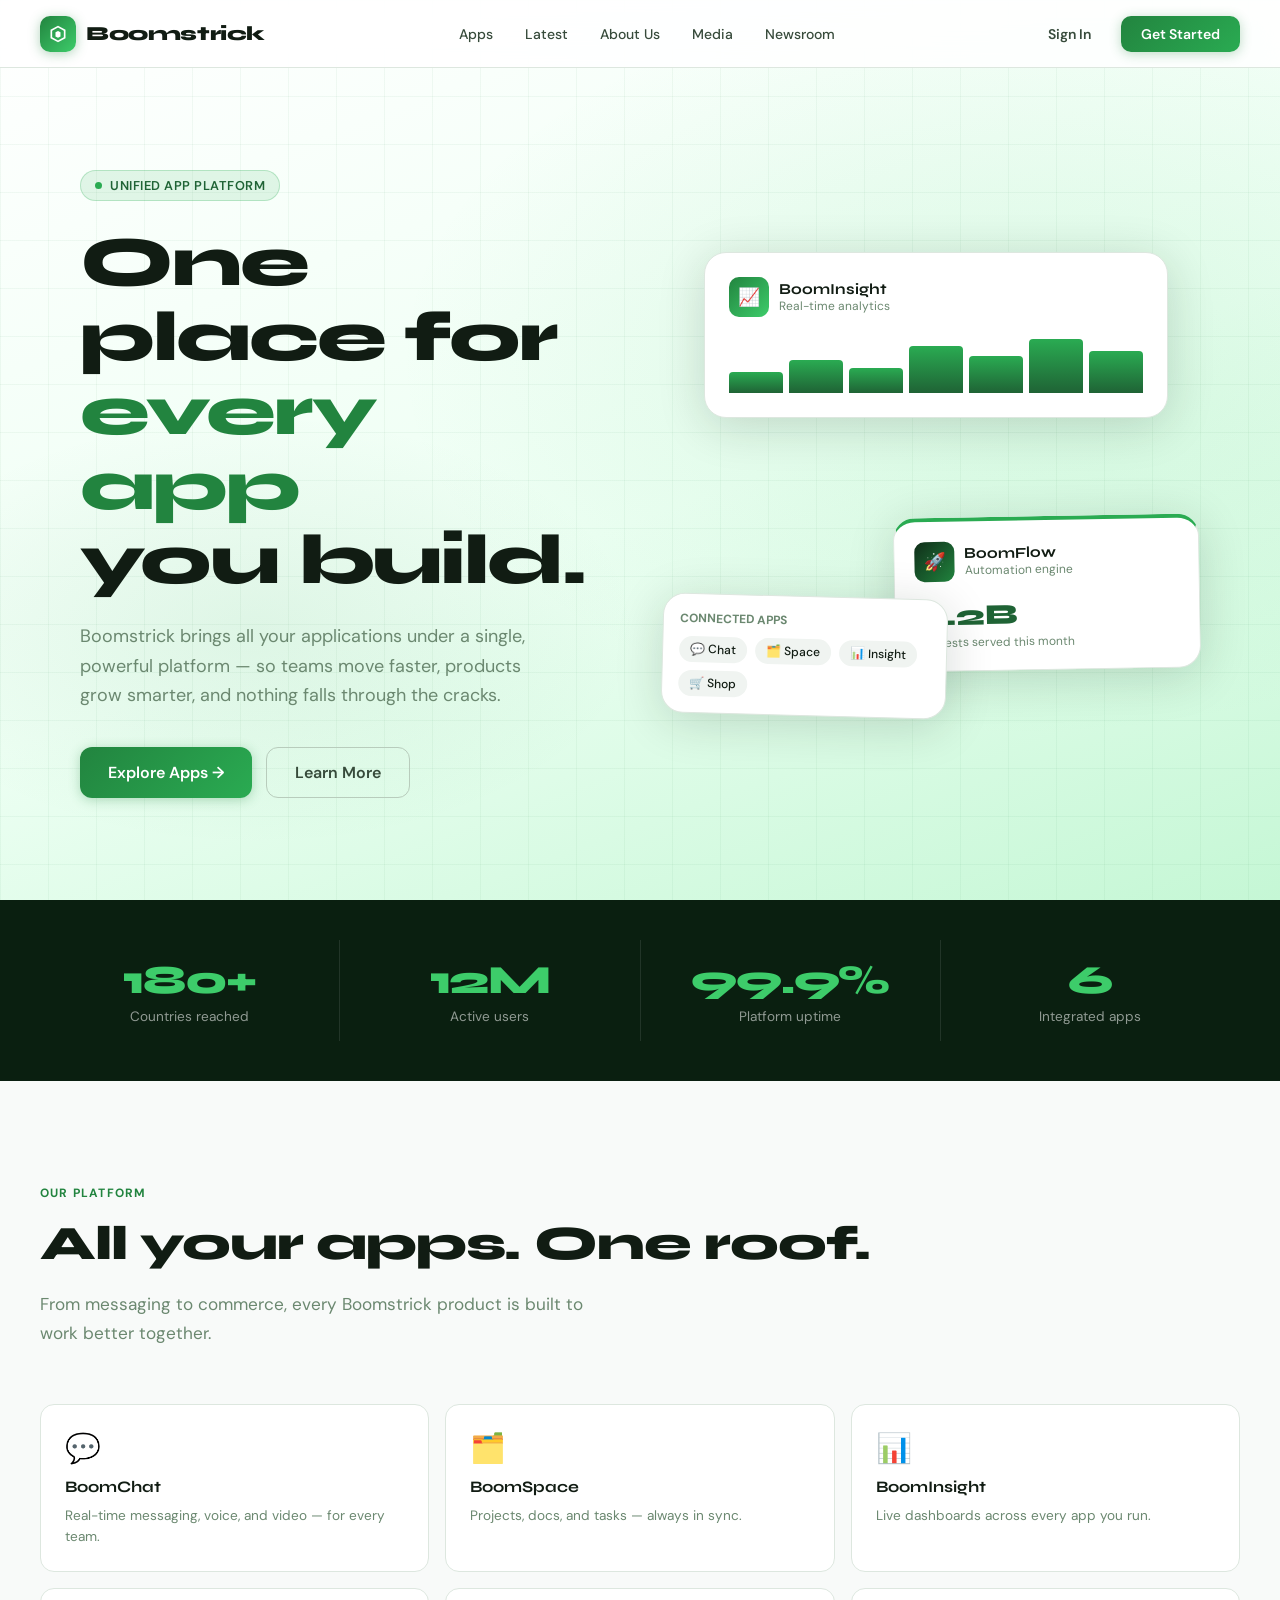
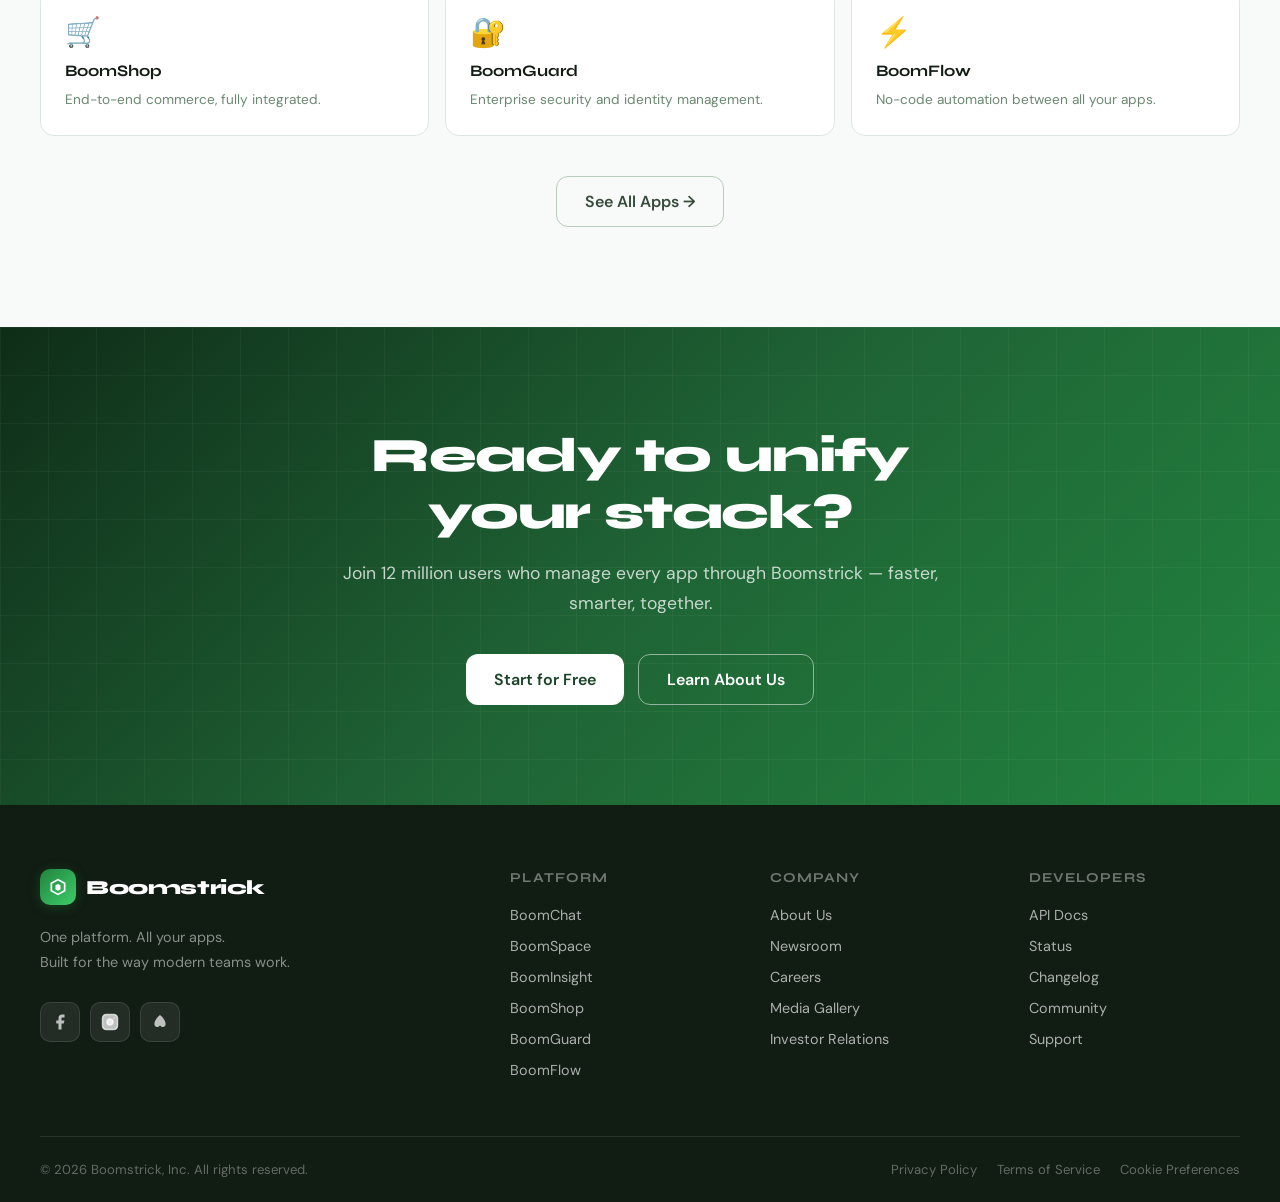
==== index.html @ d9197993 "Add files via upload" ====
<!DOCTYPE html>
<html lang="en">
<head>
<meta charset="UTF-8">
<meta name="viewport" content="width=device-width, initial-scale=1.0">
<title>Boomstrick — One Platform. All Your Apps.</title>
<link rel="stylesheet" href="style.css">
<style>
/* ── INDEX-SPECIFIC ─────────────────────────────────────── */
.hero {
  min-height: 100vh;
  padding-top: var(--nav-h);
  display: flex; align-items: center;
  background: linear-gradient(160deg, var(--white) 0%, var(--green-50) 55%, var(--green-100) 100%);
  position: relative; overflow: hidden;
}
.hero::before {
  content: '';
  position: absolute; inset: 0;
  background:
    radial-gradient(ellipse 70% 60% at 80% 40%, rgba(61,204,106,.12) 0%, transparent 70%),
    radial-gradient(ellipse 50% 40% at 20% 70%, rgba(34,132,63,.08) 0%, transparent 60%);
  pointer-events: none;
}
.hero::after {
  content: '';
  position: absolute; inset: 0;
  background-image:
    linear-gradient(rgba(34,132,63,.05) 1px, transparent 1px),
    linear-gradient(90deg, rgba(34,132,63,.05) 1px, transparent 1px);
  background-size: 48px 48px;
  pointer-events: none;
}
.hero-content {
  position: relative; z-index: 1;
  max-width: var(--max-w); margin: 0 auto;
  padding: 80px var(--px);
  display: grid; grid-template-columns: 1fr 1fr;
  gap: 64px; align-items: center;
  width: 100%;
}
.hero-badge {
  display: inline-flex; align-items: center; gap: 8px;
  background: rgba(42,171,82,.12); border: 1px solid rgba(42,171,82,.25);
  border-radius: 100px; padding: 6px 14px;
  font-size: .8rem; font-weight: 600; color: var(--green-600);
  margin-bottom: 24px; letter-spacing: .04em; text-transform: uppercase;
}
.hero-badge::before {
  content: ''; width: 7px; height: 7px; border-radius: 50%;
  background: var(--green-400); animation: pulse 2s infinite;
}
.hero-title {
  font-family: var(--font-display);
  font-size: clamp(2.8rem, 5.5vw, 4.4rem);
  font-weight: 800; line-height: 1.06; letter-spacing: -.03em;
  color: var(--gray-900); margin-bottom: 24px;
}
.hero-title .accent { color: var(--green-500); }
.hero-sub {
  font-size: 1.125rem; line-height: 1.65;
  color: var(--gray-500); max-width: 480px; margin-bottom: 36px;
}
.hero-actions { display: flex; gap: 14px; flex-wrap: wrap; }

/* Hero Visual */
.hero-card-stack { position: relative; width: 100%; aspect-ratio: 1/.88; }
.h-card {
  position: absolute; background: white;
  border-radius: var(--radius-lg); box-shadow: var(--shadow-lg);
  border: 1px solid var(--gray-200); overflow: hidden;
}
.h-card:nth-child(1) { width: 88%; top: 0; left: 6%; padding: 24px; animation: float1 6s ease-in-out infinite; }
.h-card:nth-child(2) { width: 58%; bottom: 10%; right: 0; padding: 20px; animation: float2 7s ease-in-out infinite .8s; border-top: 4px solid var(--green-400); transform: rotate(-1deg); }
.h-card:nth-child(3) { width: 54%; bottom: 0; left: -10px; padding: 16px; animation: float3 8s ease-in-out infinite 1.4s; transform: rotate(1.5deg); }
.h-card-header { display: flex; align-items: center; gap: 10px; margin-bottom: 16px; }
.h-card-icon {
  width: 40px; height: 40px; border-radius: 10px;
  background: linear-gradient(135deg, var(--green-500), var(--green-300));
  display: flex; align-items: center; justify-content: center; font-size: 1.1rem;
}
.h-card-title { font-family: var(--font-display); font-weight: 700; font-size: .95rem; }
.h-card-sub   { font-size: .75rem; color: var(--gray-500); }
.h-chart { display: flex; gap: 6px; align-items: flex-end; height: 60px; }
.h-bar {
  flex: 1; border-radius: 4px 4px 0 0;
  background: linear-gradient(180deg, var(--green-400), var(--green-600));
  animation: barGrow .8s ease both;
}
.h-stat { font-family: var(--font-display); font-size: 1.8rem; font-weight: 800; color: var(--green-600); }
.h-stat-label { font-size: .75rem; color: var(--gray-500); margin-top: 2px; }
.h-apps { display: flex; gap: 8px; flex-wrap: wrap; }
.h-app-pill {
  display: flex; align-items: center; gap: 6px;
  background: var(--gray-100); border-radius: 100px;
  padding: 5px 11px; font-size: .75rem; font-weight: 500;
}

/* Stats */
.stats-bar { background: var(--green-900); padding: 40px var(--px); }
.stats-inner { display: flex; justify-content: space-around; flex-wrap: wrap; }
.stat-item {
  text-align: center; padding: 16px 32px;
  border-right: 1px solid rgba(255,255,255,.1);
  flex: 1; min-width: 160px;
}
.stat-item:last-child { border-right: none; }
.stat-num { font-family: var(--font-display); font-size: 2.5rem; font-weight: 800; color: var(--green-300); letter-spacing: -.03em; }
.stat-text { font-size: .85rem; color: rgba(255,255,255,.55); margin-top: 4px; }

/* App teasers */
.apps-teaser { background: var(--gray-50); }
.apps-strip {
  display: grid; grid-template-columns: repeat(3, 1fr);
  gap: 16px; margin-top: 56px;
}
.app-mini {
  background: white; border: 1px solid var(--gray-200);
  border-radius: var(--radius); padding: 24px;
  transition: all .22s; text-decoration: none; color: inherit;
  display: flex; flex-direction: column; gap: 10px;
  position: relative; overflow: hidden;
}
.app-mini::before {
  content: ''; position: absolute; top: 0; left: 0; right: 0; height: 3px;
  background: linear-gradient(90deg, var(--green-500), var(--green-300));
  transform: scaleX(0); transform-origin: left; transition: transform .25s;
}
.app-mini:hover { transform: translateY(-3px); box-shadow: var(--shadow-lg); border-color: var(--green-200); }
.app-mini:hover::before { transform: scaleX(1); }
.app-mini-icon { font-size: 1.8rem; }
.app-mini h3 { font-family: var(--font-display); font-weight: 700; font-size: 1rem; }
.app-mini p  { font-size: .85rem; color: var(--gray-500); line-height: 1.5; }

/* CTA section */
.cta-section {
  background: linear-gradient(135deg, var(--green-800) 0%, var(--green-600) 50%, var(--green-500) 100%);
  padding: 100px var(--px); text-align: center; color: white;
  position: relative; overflow: hidden;
}
.cta-section::before {
  content: '';
  position: absolute; inset: 0;
  background-image:
    linear-gradient(rgba(255,255,255,.04) 1px, transparent 1px),
    linear-gradient(90deg, rgba(255,255,255,.04) 1px, transparent 1px);
  background-size: 48px 48px;
}
.cta-inner { position: relative; z-index: 1; max-width: 640px; margin: 0 auto; }
.cta-inner h2 { font-family: var(--font-display); font-size: clamp(2rem,4vw,3rem); font-weight: 800; letter-spacing: -.025em; margin-bottom: 18px; }
.cta-inner p  { font-size: 1.1rem; color: rgba(255,255,255,.75); margin-bottom: 36px; line-height: 1.7; }
.cta-actions { display: flex; gap: 14px; justify-content: center; flex-wrap: wrap; }
.btn-white { background: white; color: var(--green-700); }
.btn-white:hover { background: var(--green-50); }
.btn-outline-white { border: 1.5px solid rgba(255,255,255,.5); color: white; background: transparent; }
.btn-outline-white:hover { border-color: white; background: rgba(255,255,255,.1); }

@media (max-width: 960px) {
  .hero-content { grid-template-columns: 1fr; }
  .hero-visual  { display: none; }
  .apps-strip   { grid-template-columns: repeat(2,1fr); }
}
@media (max-width: 600px) {
  .apps-strip { grid-template-columns: 1fr; }
  .stats-inner { flex-direction: column; }
  .stat-item { border-right: none; border-bottom: 1px solid rgba(255,255,255,.1); }
  .stat-item:last-child { border-bottom: none; }
}
</style>
</head>
<body>

<!-- ── HERO ── -->
<section class="hero">
  <div class="hero-content">
    <div>
      <div class="hero-badge">Unified App Platform</div>
      <h1 class="hero-title">
        One place for<br>
        <span class="accent">every app</span><br>
        you build.
      </h1>
      <p class="hero-sub">
        Boomstrick brings all your applications under a single, powerful platform — so teams move faster, products grow smarter, and nothing falls through the cracks.
      </p>
      <div class="hero-actions">
        <a href="apps.html" class="btn btn-primary btn-lg">Explore Apps →</a>
        <a href="about.html" class="btn btn-outline btn-lg">Learn More</a>
      </div>
    </div>

    <div class="hero-visual">
      <div class="hero-card-stack">
        <div class="h-card">
          <div class="h-card-header">
            <div class="h-card-icon">📈</div>
            <div>
              <div class="h-card-title">BoomInsight</div>
              <div class="h-card-sub">Real-time analytics</div>
            </div>
          </div>
          <div class="h-chart">
            <div class="h-bar" style="height:35%;animation-delay:.1s"></div>
            <div class="h-bar" style="height:55%;animation-delay:.2s"></div>
            <div class="h-bar" style="height:42%;animation-delay:.3s"></div>
            <div class="h-bar" style="height:78%;animation-delay:.4s"></div>
            <div class="h-bar" style="height:62%;animation-delay:.5s"></div>
            <div class="h-bar" style="height:90%;animation-delay:.6s"></div>
            <div class="h-bar" style="height:70%;animation-delay:.7s"></div>
          </div>
        </div>
        <div class="h-card">
          <div class="h-card-header">
            <div class="h-card-icon" style="background:linear-gradient(135deg,#0f2d18,#22843f)">🚀</div>
            <div>
              <div class="h-card-title">BoomFlow</div>
              <div class="h-card-sub">Automation engine</div>
            </div>
          </div>
          <div class="h-stat">3.2B</div>
          <div class="h-stat-label">Requests served this month</div>
        </div>
        <div class="h-card">
          <div style="font-size:.75rem;font-weight:700;color:var(--gray-500);margin-bottom:10px;">CONNECTED APPS</div>
          <div class="h-apps">
            <div class="h-app-pill">💬 Chat</div>
            <div class="h-app-pill">🗂️ Space</div>
            <div class="h-app-pill">📊 Insight</div>
            <div class="h-app-pill">🛒 Shop</div>
          </div>
        </div>
      </div>
    </div>
  </div>
</section>

<!-- ── STATS ── -->
<div class="stats-bar">
  <div class="stats-inner">
    <div class="stat-item fade-in"><div class="stat-num">180+</div><div class="stat-text">Countries reached</div></div>
    <div class="stat-item fade-in"><div class="stat-num">12M</div><div class="stat-text">Active users</div></div>
    <div class="stat-item fade-in"><div class="stat-num">99.9%</div><div class="stat-text">Platform uptime</div></div>
    <div class="stat-item fade-in"><div class="stat-num">6</div><div class="stat-text">Integrated apps</div></div>
  </div>
</div>

<!-- ── APP TEASERS ── -->
<section class="section apps-teaser">
  <div class="fade-in">
    <div class="section-label">Our Platform</div>
    <h2 class="section-title">All your apps. One roof.</h2>
    <p class="section-sub">From messaging to commerce, every Boomstrick product is built to work better together.</p>
  </div>
  <div class="apps-strip">
    <a href="apps.html" class="app-mini fade-in">
      <div class="app-mini-icon">💬</div>
      <h3>BoomChat</h3>
      <p>Real-time messaging, voice, and video — for every team.</p>
    </a>
    <a href="apps.html" class="app-mini fade-in">
      <div class="app-mini-icon">🗂️</div>
      <h3>BoomSpace</h3>
      <p>Projects, docs, and tasks — always in sync.</p>
    </a>
    <a href="apps.html" class="app-mini fade-in">
      <div class="app-mini-icon">📊</div>
      <h3>BoomInsight</h3>
      <p>Live dashboards across every app you run.</p>
    </a>
    <a href="apps.html" class="app-mini fade-in">
      <div class="app-mini-icon">🛒</div>
      <h3>BoomShop</h3>
      <p>End-to-end commerce, fully integrated.</p>
    </a>
    <a href="apps.html" class="app-mini fade-in">
      <div class="app-mini-icon">🔐</div>
      <h3>BoomGuard</h3>
      <p>Enterprise security and identity management.</p>
    </a>
    <a href="apps.html" class="app-mini fade-in">
      <div class="app-mini-icon">⚡</div>
      <h3>BoomFlow</h3>
      <p>No-code automation between all your apps.</p>
    </a>
  </div>
  <div style="text-align:center;margin-top:40px">
    <a href="apps.html" class="btn btn-outline btn-lg fade-in">See All Apps →</a>
  </div>
</section>

<!-- ── CTA ── -->
<section class="cta-section">
  <div class="cta-inner fade-in">
    <h2>Ready to unify your stack?</h2>
    <p>Join 12 million users who manage every app through Boomstrick — faster, smarter, together.</p>
    <div class="cta-actions">
      <a href="#" class="btn btn-white btn-lg">Start for Free</a>
      <a href="about.html" class="btn btn-outline-white btn-lg">Learn About Us</a>
    </div>
  </div>
</section>

<script src="shared.js"></script>
</body>
</html>
---- style.css ----
/* ── BOOMSTRICK GLOBAL STYLESHEET ─────────────────────── */
@import url('https://fonts.googleapis.com/css2?family=DM+Sans:ital,opsz,wght@0,9..40,300;0,9..40,400;0,9..40,500;0,9..40,600;0,9..40,700;1,9..40,300&family=Syne:wght@400;500;600;700;800&display=swap');

:root {
  --green-900: #0a1f10;
  --green-800: #0f2d18;
  --green-700: #1a4427;
  --green-600: #1f6335;
  --green-500: #22843f;
  --green-400: #2aab52;
  --green-300: #3dcc6a;
  --green-200: #7de89f;
  --green-100: #c5f7d5;
  --green-50:  #edfff3;
  --white: #ffffff;
  --gray-50:  #f8faf9;
  --gray-100: #f0f4f1;
  --gray-200: #dde7df;
  --gray-300: #b8ccbc;
  --gray-500: #6b8870;
  --gray-700: #374b3b;
  --gray-900: #111c13;
  --font-display: 'Syne', sans-serif;
  --font-body:    'DM Sans', sans-serif;
  --nav-h: 68px;
  --radius:    14px;
  --radius-lg: 22px;
  --shadow:    0 2px 16px rgba(10,31,16,.10);
  --shadow-lg: 0 8px 48px rgba(10,31,16,.16);
  --max-w: 1200px;
  --px: max(24px, calc((100vw - var(--max-w)) / 2));
}

*, *::before, *::after { box-sizing: border-box; margin: 0; padding: 0; }
html { scroll-behavior: smooth; font-size: 16px; }
body {
  font-family: var(--font-body);
  color: var(--gray-900);
  background: var(--white);
  -webkit-font-smoothing: antialiased;
}

/* ── NAV ─────────────────────────────────────────────────── */
nav {
  position: fixed; top: 0; left: 0; right: 0; z-index: 100;
  height: var(--nav-h);
  background: rgba(255,255,255,0.90);
  backdrop-filter: blur(20px) saturate(180%);
  border-bottom: 1px solid var(--gray-200);
  padding: 0 var(--px);
  display: flex; align-items: center;
}
.nav-inner {
  display: flex; align-items: center; justify-content: space-between;
  width: 100%;
}
.logo {
  display: flex; align-items: center; gap: 10px;
  text-decoration: none; color: var(--gray-900);
}
.logo-mark {
  width: 36px; height: 36px;
  background: linear-gradient(135deg, var(--green-500) 0%, var(--green-300) 100%);
  border-radius: 10px;
  display: flex; align-items: center; justify-content: center;
  box-shadow: 0 2px 12px rgba(34,132,63,.35);
}
.logo-mark svg { width: 20px; height: 20px; fill: white; }
.logo-name {
  font-family: var(--font-display);
  font-size: 1.25rem; font-weight: 800;
  letter-spacing: -.02em;
}
.nav-links { display: flex; align-items: center; gap: 4px; list-style: none; }
.nav-links a {
  display: block; padding: 7px 14px;
  font-size: .875rem; font-weight: 500;
  color: var(--gray-700); text-decoration: none;
  border-radius: 8px; transition: background .15s, color .15s;
}
.nav-links a:hover  { background: var(--gray-100); color: var(--green-600); }
.nav-links a.active { color: var(--green-500); font-weight: 600; }
.nav-cta { display: flex; align-items: center; gap: 10px; }

/* ── BUTTONS ──────────────────────────────────────────────── */
.btn {
  display: inline-flex; align-items: center; gap: 8px;
  font-family: var(--font-body);
  font-size: .875rem; font-weight: 600;
  border: none; cursor: pointer;
  border-radius: 10px; padding: 9px 20px;
  transition: all .18s; text-decoration: none;
}
.btn-ghost { background: transparent; color: var(--gray-700); }
.btn-ghost:hover { background: var(--gray-100); color: var(--green-600); }
.btn-primary {
  background: linear-gradient(135deg, var(--green-500) 0%, var(--green-400) 100%);
  color: white;
  box-shadow: 0 2px 12px rgba(34,132,63,.30);
}
.btn-primary:hover { transform: translateY(-1px); box-shadow: 0 4px 20px rgba(34,132,63,.40); }
.btn-outline {
  background: transparent;
  border: 1.5px solid var(--gray-300);
  color: var(--gray-700);
}
.btn-outline:hover { border-color: var(--green-400); color: var(--green-600); }
.btn-lg { padding: 14px 28px; font-size: 1rem; border-radius: 12px; }

/* ── HAMBURGER ────────────────────────────────────────────── */
.hamburger {
  display: none; background: none; border: none;
  cursor: pointer; flex-direction: column; gap: 5px; padding: 4px;
}
.hamburger span {
  display: block; width: 22px; height: 2px;
  background: var(--gray-700); border-radius: 2px; transition: all .2s;
}

/* ── MOBILE MENU ──────────────────────────────────────────── */
.mobile-menu {
  display: none; position: fixed; inset: 0; z-index: 99;
  background: white; padding-top: var(--nav-h);
  flex-direction: column; overflow-y: auto;
}
.mobile-menu.open { display: flex; }
.mobile-menu a {
  display: block; padding: 16px 24px;
  font-size: 1.1rem; font-weight: 500;
  color: var(--gray-900); text-decoration: none;
  border-bottom: 1px solid var(--gray-100); transition: color .15s;
}
.mobile-menu a:hover { color: var(--green-500); }
.mobile-cta { padding: 24px; display: flex; flex-direction: column; gap: 12px; }

/* ── PAGE HERO (inner pages) ──────────────────────────────── */
.page-hero {
  padding-top: calc(var(--nav-h) + 72px);
  padding-bottom: 72px;
  padding-left: var(--px);
  padding-right: var(--px);
  background: linear-gradient(160deg, var(--white) 0%, var(--green-50) 60%, var(--green-100) 100%);
  position: relative; overflow: hidden;
}
.page-hero::before {
  content: '';
  position: absolute; inset: 0;
  background-image:
    linear-gradient(rgba(34,132,63,.05) 1px, transparent 1px),
    linear-gradient(90deg, rgba(34,132,63,.05) 1px, transparent 1px);
  background-size: 48px 48px;
  pointer-events: none;
}
.page-hero-inner { position: relative; z-index: 1; max-width: 700px; }
.section-label {
  display: inline-block;
  font-size: .75rem; font-weight: 700;
  letter-spacing: .1em; text-transform: uppercase;
  color: var(--green-500); margin-bottom: 14px;
}
.page-title {
  font-family: var(--font-display);
  font-size: clamp(2.4rem, 5vw, 3.8rem);
  font-weight: 800; letter-spacing: -.03em;
  color: var(--gray-900); line-height: 1.06;
  margin-bottom: 20px;
}
.page-sub {
  font-size: 1.1rem; line-height: 1.7;
  color: var(--gray-500); max-width: 560px;
}

/* ── SECTION BASE ─────────────────────────────────────────── */
.section {
  padding: 100px var(--px);
}
.section-title {
  font-family: var(--font-display);
  font-size: clamp(2rem, 4vw, 3rem);
  font-weight: 800; letter-spacing: -.025em;
  color: var(--gray-900); margin-bottom: 18px;
}
.section-sub {
  font-size: 1.075rem; line-height: 1.7;
  color: var(--gray-500); max-width: 560px;
}

/* ── FOOTER ───────────────────────────────────────────────── */
footer {
  background: var(--gray-900); color: white;
  padding: 64px var(--px) 0;
}
.footer-top {
  display: grid; grid-template-columns: 2fr 1fr 1fr 1fr;
  gap: 48px; padding-bottom: 56px;
  border-bottom: 1px solid rgba(255,255,255,.1);
}
.footer-brand .logo { margin-bottom: 20px; }
.footer-brand .logo-name { color: white; }
.footer-tagline {
  font-size: .9rem; color: rgba(255,255,255,.5);
  line-height: 1.7; margin-bottom: 28px;
}
.social-links { display: flex; gap: 10px; }
.social-btn {
  width: 40px; height: 40px; border-radius: 10px;
  background: rgba(255,255,255,.08);
  border: 1px solid rgba(255,255,255,.1);
  display: flex; align-items: center; justify-content: center;
  color: rgba(255,255,255,.7); text-decoration: none;
  transition: all .18s;
}
.social-btn:hover {
  background: rgba(42,171,82,.2); border-color: rgba(42,171,82,.4);
  color: var(--green-300); transform: translateY(-2px);
}
.social-btn svg { width: 18px; height: 18px; fill: currentColor; }
.footer-col h4 {
  font-family: var(--font-display); font-size: .85rem; font-weight: 700;
  text-transform: uppercase; letter-spacing: .08em;
  color: rgba(255,255,255,.4); margin-bottom: 18px;
}
.footer-col ul { list-style: none; display: flex; flex-direction: column; gap: 10px; }
.footer-col a {
  font-size: .9rem; color: rgba(255,255,255,.65);
  text-decoration: none; transition: color .15s;
}
.footer-col a:hover { color: var(--green-300); }
.footer-bottom {
  padding: 24px 0;
  display: flex; justify-content: space-between; align-items: center;
  flex-wrap: wrap; gap: 12px;
}
.footer-copy { font-size: .82rem; color: rgba(255,255,255,.35); }
.footer-legal { display: flex; gap: 20px; }
.footer-legal a { font-size: .82rem; color: rgba(255,255,255,.35); text-decoration: none; }
.footer-legal a:hover { color: var(--green-300); }

/* ── ANIMATIONS ───────────────────────────────────────────── */
.fade-in {
  opacity: 0; transform: translateY(24px);
  transition: opacity .6s ease, transform .6s ease;
}
.fade-in.visible { opacity: 1; transform: translateY(0); }

@keyframes pulse {
  0%,100% { opacity: 1; transform: scale(1); }
  50% { opacity: .5; transform: scale(.7); }
}
@keyframes float1 {
  0%,100% { transform: translateY(0); }
  50% { transform: translateY(-10px); }
}
@keyframes float2 {
  0%,100% { transform: translateY(0) rotate(-1deg); }
  50% { transform: translateY(-7px) rotate(-1deg); }
}
@keyframes float3 {
  0%,100% { transform: translateY(0) rotate(1.5deg); }
  50% { transform: translateY(-12px) rotate(1.5deg); }
}
@keyframes barGrow {
  from { transform: scaleY(0); transform-origin: bottom; }
  to   { transform: scaleY(1); transform-origin: bottom; }
}
@keyframes spin {
  from { transform: rotate(0deg); }
  to   { transform: rotate(360deg); }
}
@keyframes blip {
  0%,100% { opacity: 1; transform: scale(1); }
  50% { opacity: .4; transform: scale(.5); }
}

/* ── RESPONSIVE ───────────────────────────────────────────── */
@media (max-width: 960px) {
  .footer-top { grid-template-columns: 1fr 1fr; gap: 36px; }
}
@media (max-width: 680px) {
  .nav-links, .nav-cta { display: none; }
  .hamburger { display: flex; }
  .footer-top { grid-template-columns: 1fr; }
  .footer-bottom { flex-direction: column; text-align: center; }
}
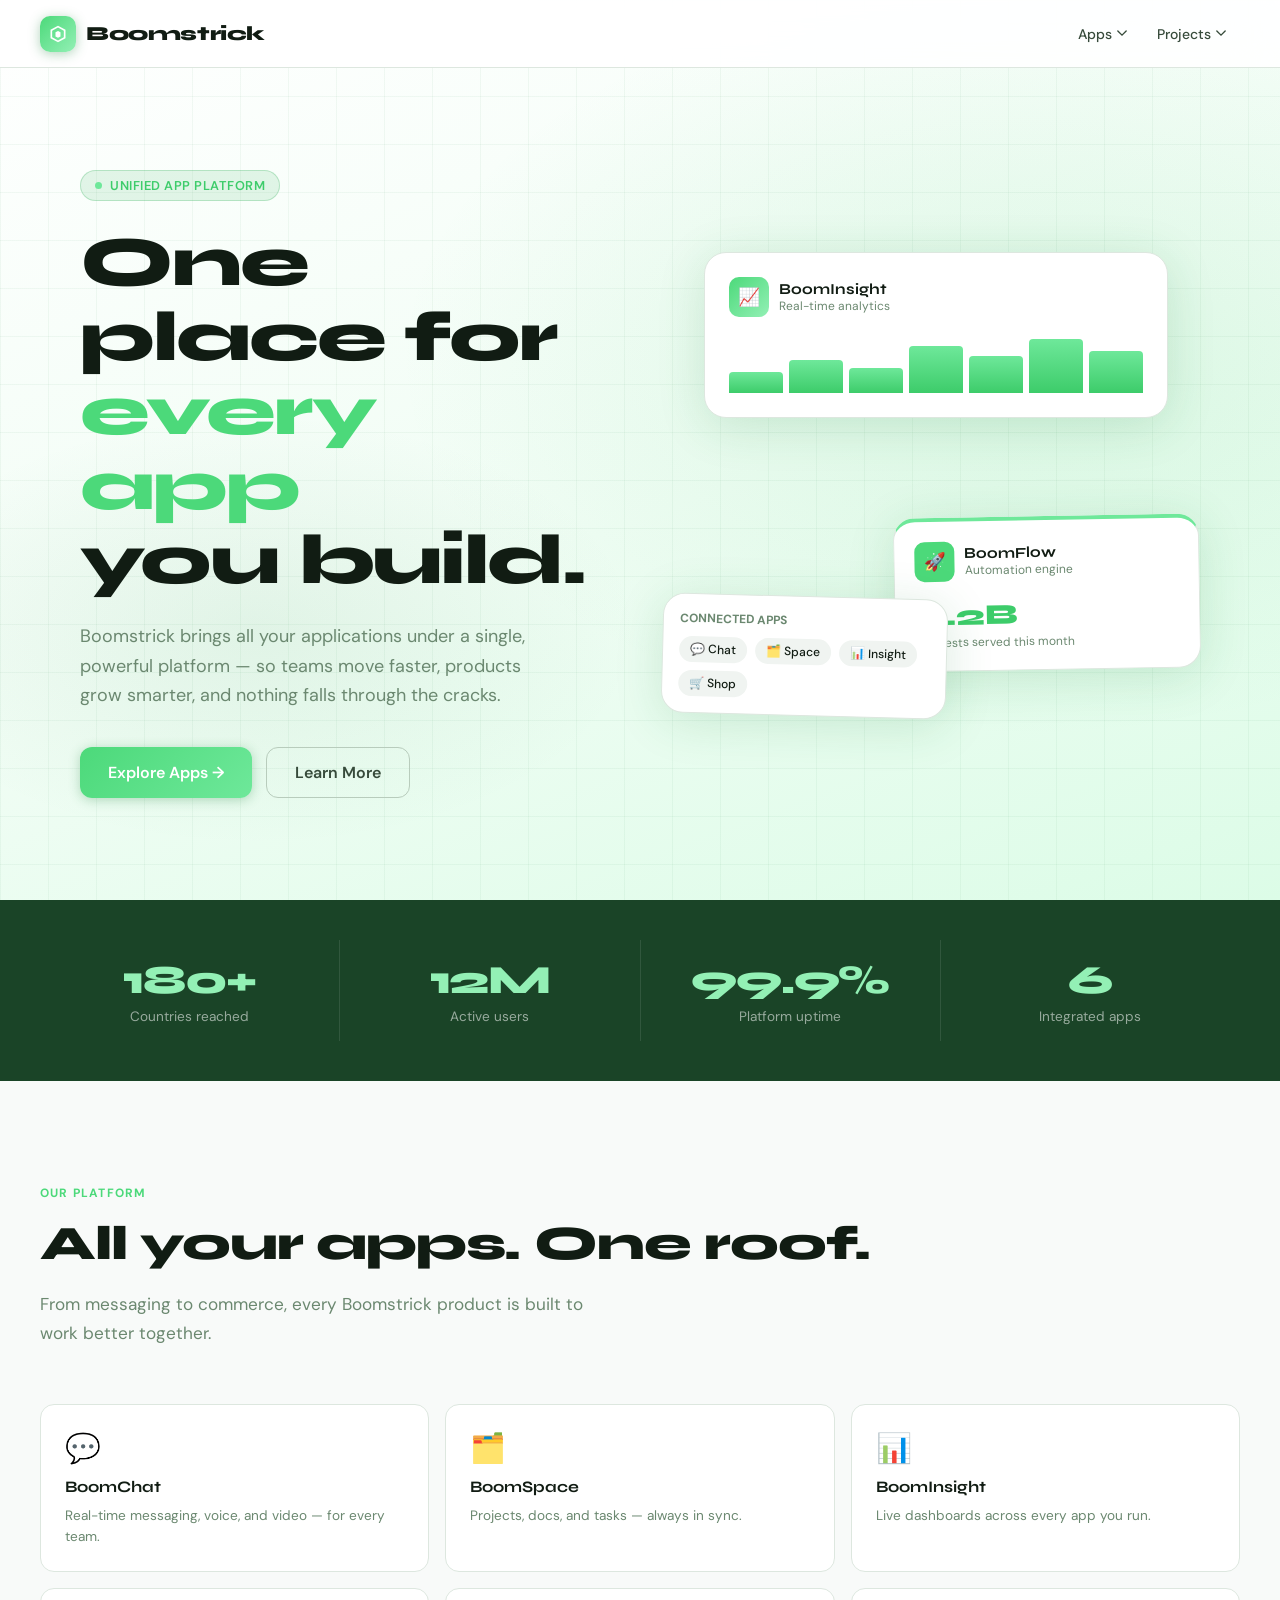
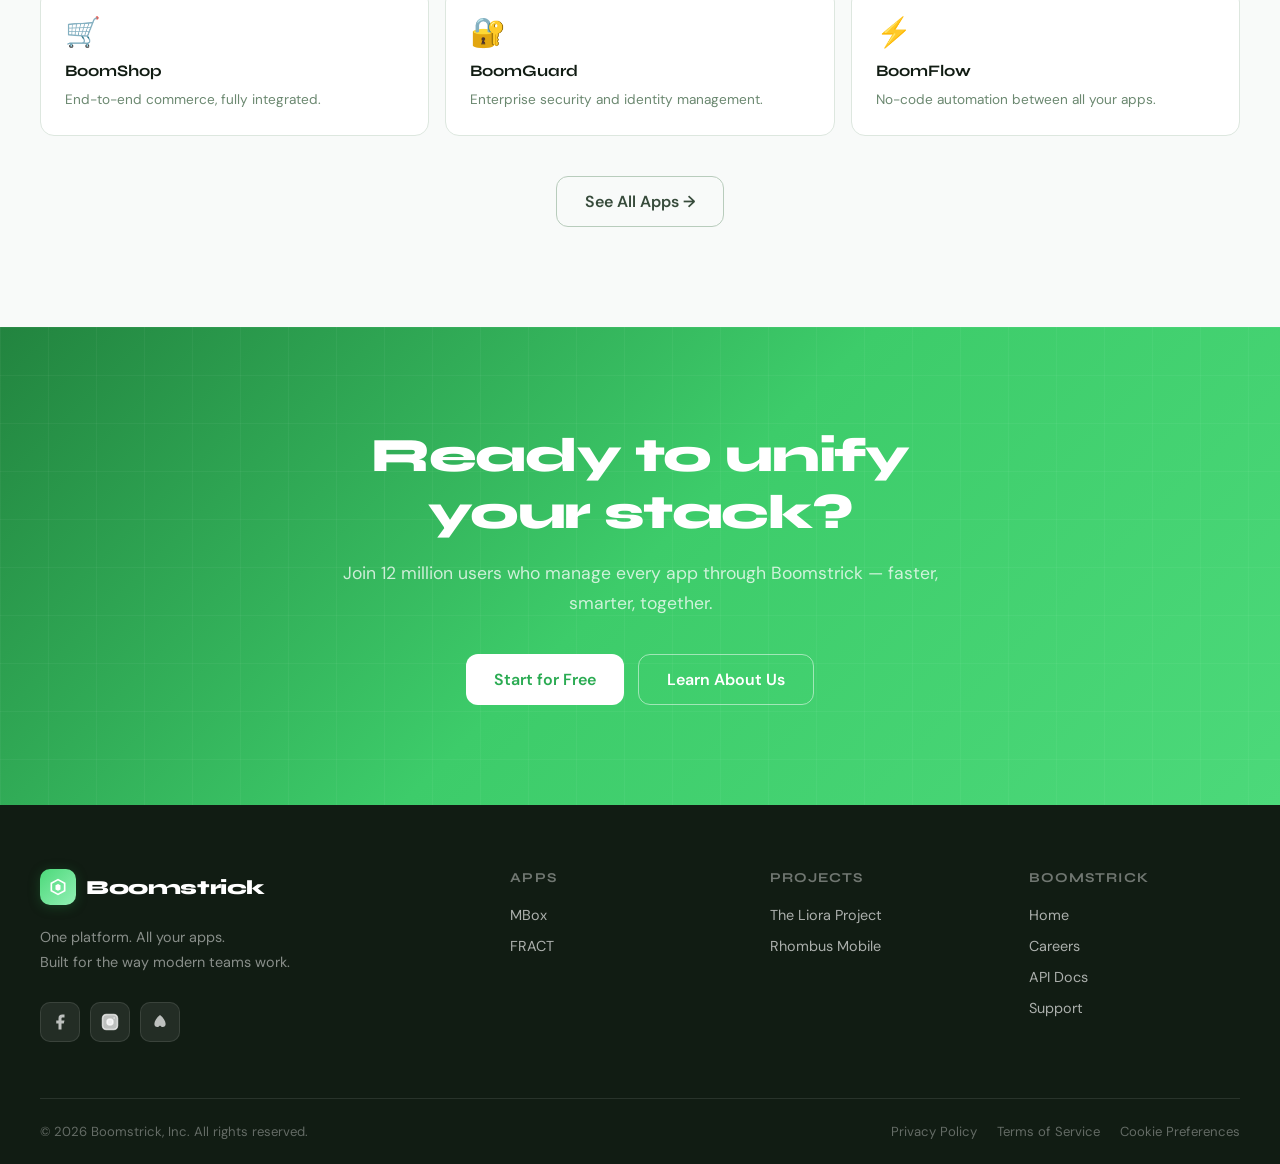
==== commit 67ba535a: "Update index.html" ====
--- a/index.html
+++ b/index.html
@@ -211,7 +211,7 @@
         </div>
         <div class="h-card">
           <div class="h-card-header">
-            <div class="h-card-icon" style="background:linear-gradient(135deg,#0f2d18,#22843f)">🚀</div>
+            <div class="h-card-icon" style="background:linear-gradient(135deg,#4cd97a,#4cd97a)">🚀</div>
             <div>
               <div class="h-card-title">BoomFlow</div>
               <div class="h-card-sub">Automation engine</div>
--- a/style.css
+++ b/style.css
@@ -2,16 +2,17 @@
 @import url('https://fonts.googleapis.com/css2?family=DM+Sans:ital,opsz,wght@0,9..40,300;0,9..40,400;0,9..40,500;0,9..40,600;0,9..40,700;1,9..40,300&family=Syne:wght@400;500;600;700;800&display=swap');
 
 :root {
-  --green-900: #0a1f10;
-  --green-800: #0f2d18;
-  --green-700: #1a4427;
-  --green-600: #1f6335;
-  --green-500: #22843f;
-  --green-400: #2aab52;
-  --green-300: #3dcc6a;
-  --green-200: #7de89f;
-  --green-100: #c5f7d5;
-  --green-50:  #edfff3;
+  /* Shifted up ~3 stops — everything lighter & fresher */
+  --green-900: #1a4427;   /* was #0a1f10 */
+  --green-800: #22843f;   /* was #0f2d18 */
+  --green-700: #2aab52;   /* was #1a4427 */
+  --green-600: #3dcc6a;   /* was #1f6335 */
+  --green-500: #4cd97a;   /* was #22843f — primary brand */
+  --green-400: #6ee89a;   /* was #2aab52 */
+  --green-300: #93f0b5;   /* was #3dcc6a */
+  --green-200: #bbf7d0;   /* was #7de89f */
+  --green-100: #dcfce7;   /* was #c5f7d5 */
+  --green-50:  #f0fdf4;   /* was #edfff3 */
   --white: #ffffff;
   --gray-50:  #f8faf9;
   --gray-100: #f0f4f1;
@@ -25,8 +26,8 @@
   --nav-h: 68px;
   --radius:    14px;
   --radius-lg: 22px;
-  --shadow:    0 2px 16px rgba(10,31,16,.10);
-  --shadow-lg: 0 8px 48px rgba(10,31,16,.16);
+  --shadow:    0 2px 16px rgba(34,132,63,.10);
+  --shadow-lg: 0 8px 48px rgba(34,132,63,.16);
   --max-w: 1200px;
   --px: max(24px, calc((100vw - var(--max-w)) / 2));
 }
@@ -44,7 +45,7 @@
 nav {
   position: fixed; top: 0; left: 0; right: 0; z-index: 100;
   height: var(--nav-h);
-  background: rgba(255,255,255,0.90);
+  background: rgba(255,255,255,0.92);
   backdrop-filter: blur(20px) saturate(180%);
   border-bottom: 1px solid var(--gray-200);
   padding: 0 var(--px);
@@ -54,6 +55,8 @@
   display: flex; align-items: center; justify-content: space-between;
   width: 100%;
 }
+
+/* Logo */
 .logo {
   display: flex; align-items: center; gap: 10px;
   text-decoration: none; color: var(--gray-900);
@@ -68,19 +71,71 @@
 .logo-mark svg { width: 20px; height: 20px; fill: white; }
 .logo-name {
   font-family: var(--font-display);
-  font-size: 1.25rem; font-weight: 800;
-  letter-spacing: -.02em;
-}
-.nav-links { display: flex; align-items: center; gap: 4px; list-style: none; }
-.nav-links a {
-  display: block; padding: 7px 14px;
+  font-size: 1.25rem; font-weight: 800; letter-spacing: -.02em;
+}
+
+/* Nav links list */
+.nav-links { display: flex; align-items: center; gap: 2px; list-style: none; }
+
+/* Dropdown parent item */
+.nav-has-dropdown { position: relative; }
+
+.nav-parent {
+  display: flex; align-items: center; gap: 5px;
+  padding: 8px 14px;
   font-size: .875rem; font-weight: 500;
   color: var(--gray-700); text-decoration: none;
-  border-radius: 8px; transition: background .15s, color .15s;
-}
-.nav-links a:hover  { background: var(--gray-100); color: var(--green-600); }
-.nav-links a.active { color: var(--green-500); font-weight: 600; }
-.nav-cta { display: flex; align-items: center; gap: 10px; }
+  border-radius: 8px;
+  transition: background .15s, color .15s;
+  cursor: pointer; user-select: none;
+}
+.nav-parent:hover,
+.nav-has-dropdown:hover .nav-parent { background: var(--gray-100); color: var(--green-600); }
+.nav-parent.active { color: var(--green-500); font-weight: 600; }
+
+/* Chevron */
+.nav-chevron {
+  width: 10px; height: 7px; flex-shrink: 0;
+  transition: transform .2s;
+}
+.nav-has-dropdown:hover .nav-chevron { transform: rotate(180deg); }
+
+/* Dropdown panel */
+.nav-dropdown {
+  position: absolute; top: calc(100% + 8px); left: 0;
+  min-width: 240px;
+  background: white;
+  border: 1px solid var(--gray-200);
+  border-radius: var(--radius);
+  box-shadow: 0 8px 32px rgba(10,31,16,.14), 0 2px 8px rgba(10,31,16,.06);
+  padding: 8px;
+  opacity: 0; visibility: hidden; pointer-events: none;
+  transform: translateY(-6px);
+  transition: opacity .18s ease, transform .18s ease, visibility .18s;
+}
+.nav-has-dropdown:hover .nav-dropdown {
+  opacity: 1; visibility: visible; pointer-events: auto;
+  transform: translateY(0);
+}
+
+/* Dropdown items */
+.dd-item {
+  display: flex; align-items: center; gap: 12px;
+  padding: 11px 12px;
+  border-radius: 10px;
+  text-decoration: none; color: inherit;
+  transition: background .13s;
+}
+.dd-item:hover { background: var(--gray-50); }
+
+.dd-icon {
+  width: 38px; height: 38px; border-radius: 10px; flex-shrink: 0;
+  display: flex; align-items: center; justify-content: center;
+  font-size: 1.1rem;
+}
+.dd-text { display: flex; flex-direction: column; gap: 2px; }
+.dd-name { font-weight: 700; font-size: .9rem; color: var(--gray-900); }
+.dd-desc { font-size: .76rem; color: var(--gray-500); }
 
 /* ── BUTTONS ──────────────────────────────────────────────── */
 .btn {
@@ -95,17 +150,14 @@
 .btn-ghost:hover { background: var(--gray-100); color: var(--green-600); }
 .btn-primary {
   background: linear-gradient(135deg, var(--green-500) 0%, var(--green-400) 100%);
-  color: white;
-  box-shadow: 0 2px 12px rgba(34,132,63,.30);
+  color: white; box-shadow: 0 2px 12px rgba(34,132,63,.30);
 }
 .btn-primary:hover { transform: translateY(-1px); box-shadow: 0 4px 20px rgba(34,132,63,.40); }
-.btn-outline {
-  background: transparent;
-  border: 1.5px solid var(--gray-300);
-  color: var(--gray-700);
-}
+.btn-outline { background: transparent; border: 1.5px solid var(--gray-300); color: var(--gray-700); }
 .btn-outline:hover { border-color: var(--green-400); color: var(--green-600); }
 .btn-lg { padding: 14px 28px; font-size: 1rem; border-radius: 12px; }
+.btn-white { background: white; color: var(--green-700); }
+.btn-white:hover { background: var(--green-50); }
 
 /* ── HAMBURGER ────────────────────────────────────────────── */
 .hamburger {
@@ -124,37 +176,38 @@
   flex-direction: column; overflow-y: auto;
 }
 .mobile-menu.open { display: flex; }
+.mob-section { padding: 8px 0; border-bottom: 1px solid var(--gray-100); }
+.mob-section:last-child { border-bottom: none; }
+.mob-section-label {
+  padding: 10px 24px 4px;
+  font-size: .72rem; font-weight: 700; letter-spacing: .09em;
+  text-transform: uppercase; color: var(--gray-300);
+}
 .mobile-menu a {
-  display: block; padding: 16px 24px;
-  font-size: 1.1rem; font-weight: 500;
-  color: var(--gray-900); text-decoration: none;
-  border-bottom: 1px solid var(--gray-100); transition: color .15s;
+  display: block; padding: 14px 24px;
+  font-size: 1.05rem; font-weight: 500;
+  color: var(--gray-900); text-decoration: none; transition: color .15s;
 }
 .mobile-menu a:hover { color: var(--green-500); }
-.mobile-cta { padding: 24px; display: flex; flex-direction: column; gap: 12px; }
-
-/* ── PAGE HERO (inner pages) ──────────────────────────────── */
+
+/* ── PAGE HERO ────────────────────────────────────────────── */
 .page-hero {
   padding-top: calc(var(--nav-h) + 72px);
   padding-bottom: 72px;
-  padding-left: var(--px);
-  padding-right: var(--px);
+  padding-left: var(--px); padding-right: var(--px);
   background: linear-gradient(160deg, var(--white) 0%, var(--green-50) 60%, var(--green-100) 100%);
   position: relative; overflow: hidden;
 }
 .page-hero::before {
-  content: '';
-  position: absolute; inset: 0;
+  content: ''; position: absolute; inset: 0;
   background-image:
     linear-gradient(rgba(34,132,63,.05) 1px, transparent 1px),
     linear-gradient(90deg, rgba(34,132,63,.05) 1px, transparent 1px);
-  background-size: 48px 48px;
-  pointer-events: none;
+  background-size: 48px 48px; pointer-events: none;
 }
 .page-hero-inner { position: relative; z-index: 1; max-width: 700px; }
 .section-label {
-  display: inline-block;
-  font-size: .75rem; font-weight: 700;
+  display: inline-block; font-size: .75rem; font-weight: 700;
   letter-spacing: .1em; text-transform: uppercase;
   color: var(--green-500); margin-bottom: 14px;
 }
@@ -162,8 +215,7 @@
   font-family: var(--font-display);
   font-size: clamp(2.4rem, 5vw, 3.8rem);
   font-weight: 800; letter-spacing: -.03em;
-  color: var(--gray-900); line-height: 1.06;
-  margin-bottom: 20px;
+  color: var(--gray-900); line-height: 1.06; margin-bottom: 20px;
 }
 .page-sub {
   font-size: 1.1rem; line-height: 1.7;
@@ -171,25 +223,17 @@
 }
 
 /* ── SECTION BASE ─────────────────────────────────────────── */
-.section {
-  padding: 100px var(--px);
-}
+.section { padding: 100px var(--px); }
 .section-title {
   font-family: var(--font-display);
   font-size: clamp(2rem, 4vw, 3rem);
   font-weight: 800; letter-spacing: -.025em;
   color: var(--gray-900); margin-bottom: 18px;
 }
-.section-sub {
-  font-size: 1.075rem; line-height: 1.7;
-  color: var(--gray-500); max-width: 560px;
-}
+.section-sub { font-size: 1.075rem; line-height: 1.7; color: var(--gray-500); max-width: 560px; }
 
 /* ── FOOTER ───────────────────────────────────────────────── */
-footer {
-  background: var(--gray-900); color: white;
-  padding: 64px var(--px) 0;
-}
+footer { background: var(--gray-900); color: white; padding: 64px var(--px) 0; }
 .footer-top {
   display: grid; grid-template-columns: 2fr 1fr 1fr 1fr;
   gap: 48px; padding-bottom: 56px;
@@ -197,18 +241,13 @@
 }
 .footer-brand .logo { margin-bottom: 20px; }
 .footer-brand .logo-name { color: white; }
-.footer-tagline {
-  font-size: .9rem; color: rgba(255,255,255,.5);
-  line-height: 1.7; margin-bottom: 28px;
-}
+.footer-tagline { font-size: .9rem; color: rgba(255,255,255,.5); line-height: 1.7; margin-bottom: 28px; }
 .social-links { display: flex; gap: 10px; }
 .social-btn {
   width: 40px; height: 40px; border-radius: 10px;
-  background: rgba(255,255,255,.08);
-  border: 1px solid rgba(255,255,255,.1);
+  background: rgba(255,255,255,.08); border: 1px solid rgba(255,255,255,.1);
   display: flex; align-items: center; justify-content: center;
-  color: rgba(255,255,255,.7); text-decoration: none;
-  transition: all .18s;
+  color: rgba(255,255,255,.7); text-decoration: none; transition: all .18s;
 }
 .social-btn:hover {
   background: rgba(42,171,82,.2); border-color: rgba(42,171,82,.4);
@@ -221,14 +260,10 @@
   color: rgba(255,255,255,.4); margin-bottom: 18px;
 }
 .footer-col ul { list-style: none; display: flex; flex-direction: column; gap: 10px; }
-.footer-col a {
-  font-size: .9rem; color: rgba(255,255,255,.65);
-  text-decoration: none; transition: color .15s;
-}
+.footer-col a { font-size: .9rem; color: rgba(255,255,255,.65); text-decoration: none; transition: color .15s; }
 .footer-col a:hover { color: var(--green-300); }
 .footer-bottom {
-  padding: 24px 0;
-  display: flex; justify-content: space-between; align-items: center;
+  padding: 24px 0; display: flex; justify-content: space-between; align-items: center;
   flex-wrap: wrap; gap: 12px;
 }
 .footer-copy { font-size: .82rem; color: rgba(255,255,255,.35); }
@@ -237,47 +272,24 @@
 .footer-legal a:hover { color: var(--green-300); }
 
 /* ── ANIMATIONS ───────────────────────────────────────────── */
-.fade-in {
-  opacity: 0; transform: translateY(24px);
-  transition: opacity .6s ease, transform .6s ease;
-}
+.fade-in { opacity: 0; transform: translateY(24px); transition: opacity .6s ease, transform .6s ease; }
 .fade-in.visible { opacity: 1; transform: translateY(0); }
 
 @keyframes pulse {
   0%,100% { opacity: 1; transform: scale(1); }
   50% { opacity: .5; transform: scale(.7); }
 }
-@keyframes float1 {
-  0%,100% { transform: translateY(0); }
-  50% { transform: translateY(-10px); }
-}
-@keyframes float2 {
-  0%,100% { transform: translateY(0) rotate(-1deg); }
-  50% { transform: translateY(-7px) rotate(-1deg); }
-}
-@keyframes float3 {
-  0%,100% { transform: translateY(0) rotate(1.5deg); }
-  50% { transform: translateY(-12px) rotate(1.5deg); }
-}
-@keyframes barGrow {
-  from { transform: scaleY(0); transform-origin: bottom; }
-  to   { transform: scaleY(1); transform-origin: bottom; }
-}
-@keyframes spin {
-  from { transform: rotate(0deg); }
-  to   { transform: rotate(360deg); }
-}
-@keyframes blip {
-  0%,100% { opacity: 1; transform: scale(1); }
-  50% { opacity: .4; transform: scale(.5); }
-}
+@keyframes float1 { 0%,100% { transform: translateY(0); } 50% { transform: translateY(-10px); } }
+@keyframes float2 { 0%,100% { transform: translateY(0) rotate(-1deg); } 50% { transform: translateY(-7px) rotate(-1deg); } }
+@keyframes float3 { 0%,100% { transform: translateY(0) rotate(1.5deg); } 50% { transform: translateY(-12px) rotate(1.5deg); } }
+@keyframes barGrow { from { transform: scaleY(0); transform-origin: bottom; } to { transform: scaleY(1); transform-origin: bottom; } }
+@keyframes spin { from { transform: rotate(0deg); } to { transform: rotate(360deg); } }
+@keyframes blip { 0%,100% { opacity: 1; transform: scale(1); } 50% { opacity: .4; transform: scale(.5); } }
 
 /* ── RESPONSIVE ───────────────────────────────────────────── */
-@media (max-width: 960px) {
-  .footer-top { grid-template-columns: 1fr 1fr; gap: 36px; }
-}
+@media (max-width: 960px) { .footer-top { grid-template-columns: 1fr 1fr; gap: 36px; } }
 @media (max-width: 680px) {
-  .nav-links, .nav-cta { display: none; }
+  .nav-links { display: none; }
   .hamburger { display: flex; }
   .footer-top { grid-template-columns: 1fr; }
   .footer-bottom { flex-direction: column; text-align: center; }
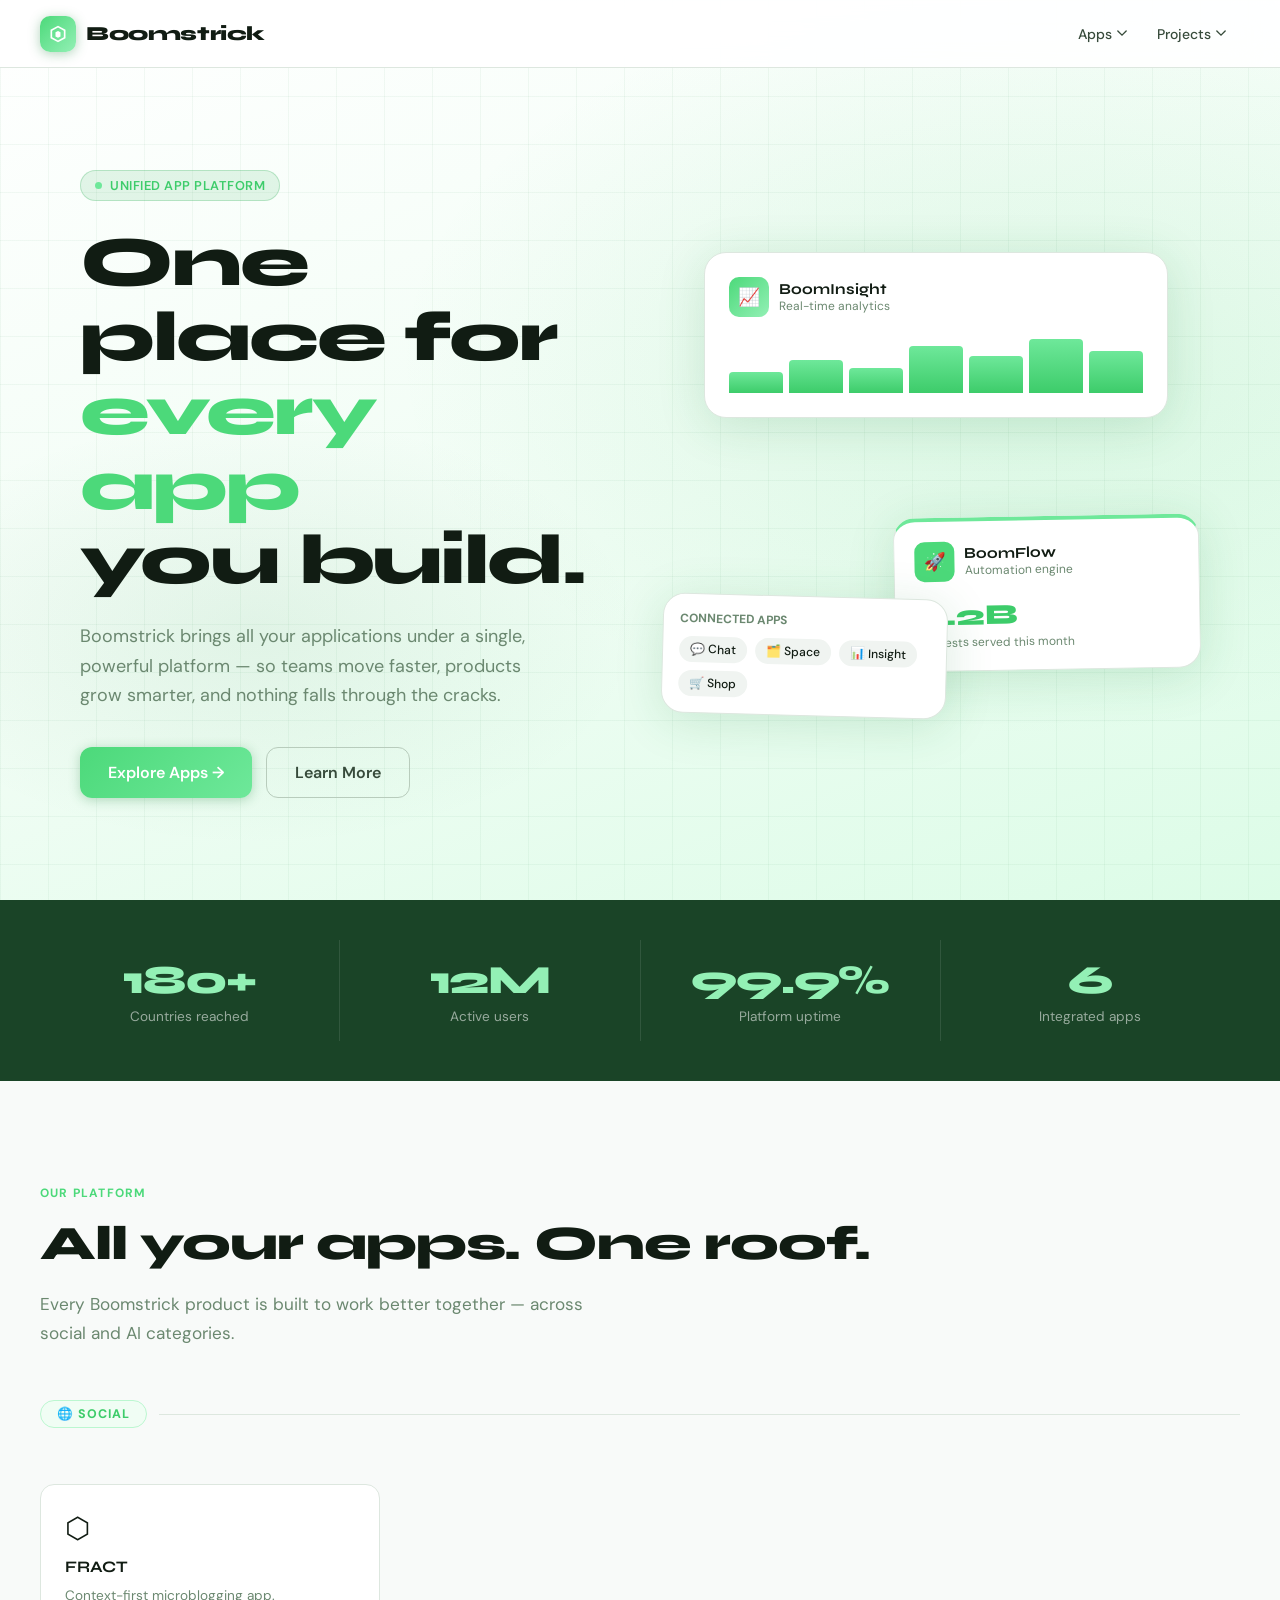
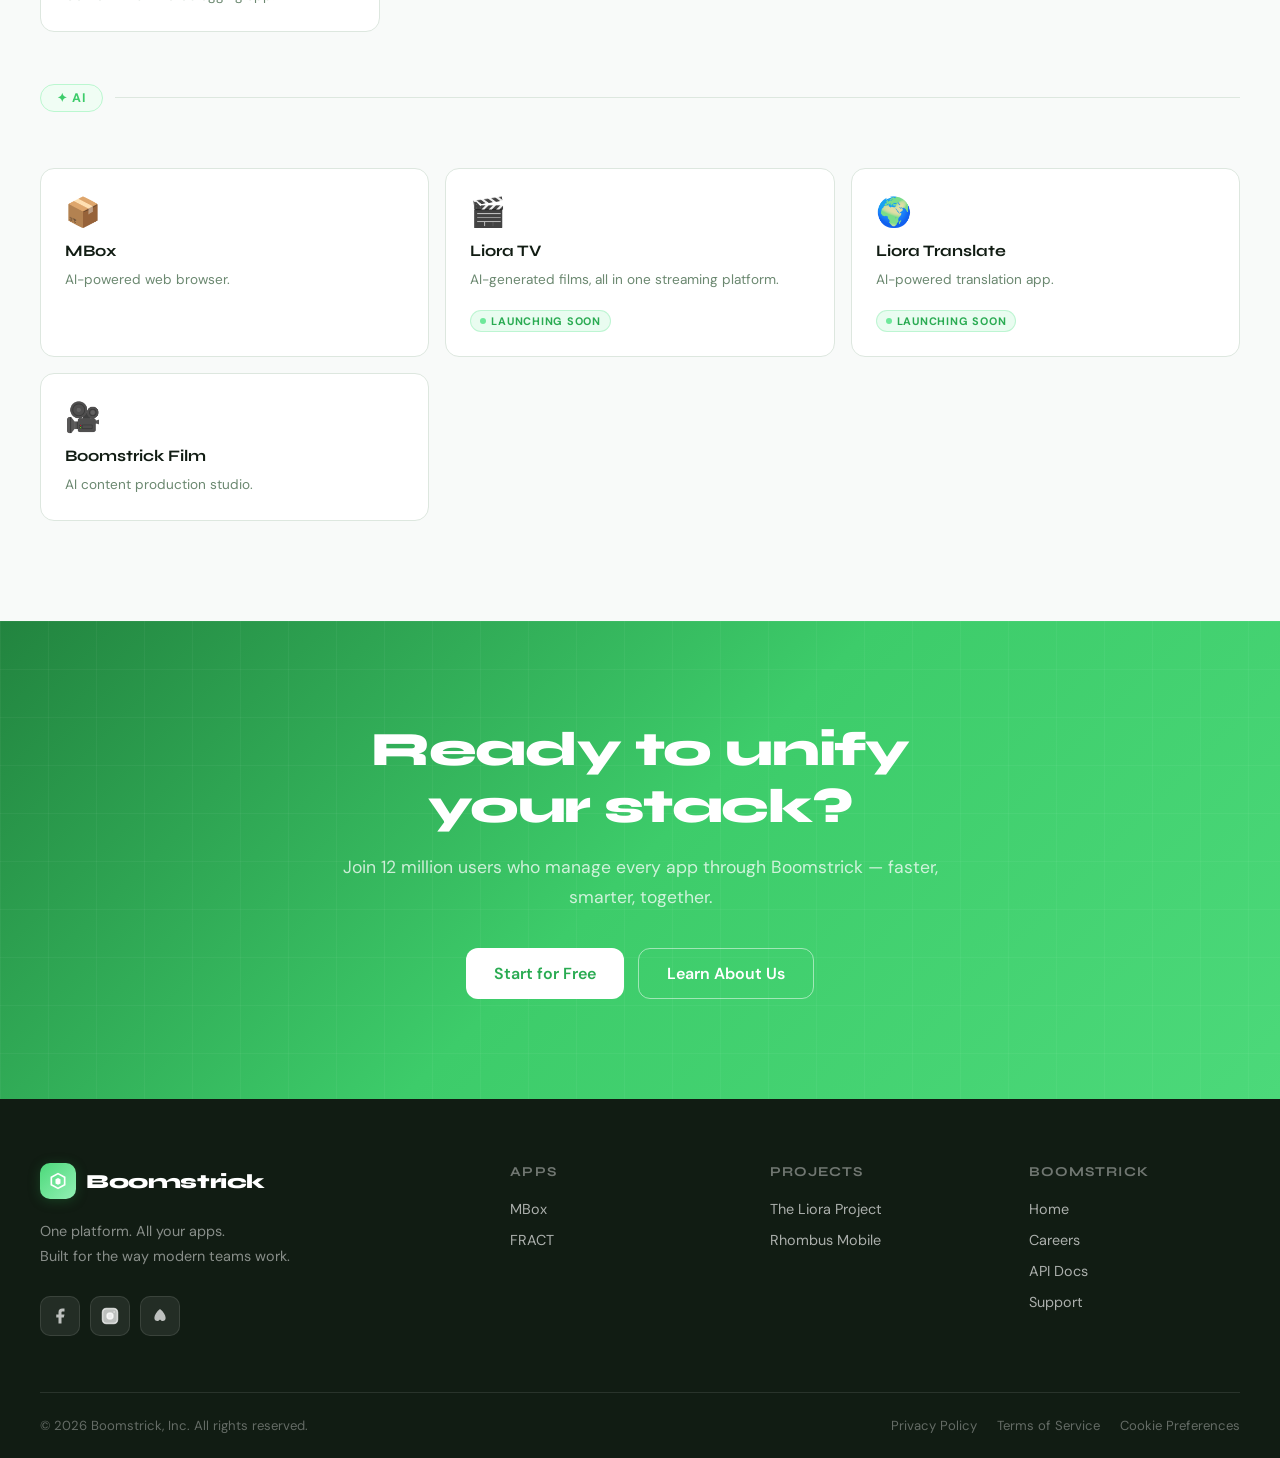
==== commit a4815a49: "Update index.html" ====
--- a/index.html
+++ b/index.html
@@ -131,6 +131,31 @@
 .app-mini-icon { font-size: 1.8rem; }
 .app-mini h3 { font-family: var(--font-display); font-weight: 700; font-size: 1rem; }
 .app-mini p  { font-size: .85rem; color: var(--gray-500); line-height: 1.5; }
+
+/* Category headings */
+.cat-heading {
+  display: flex; align-items: center; gap: 12px;
+  margin-bottom: 20px; margin-top: 52px;
+}
+.cat-pill-label {
+  display: inline-flex; align-items: center; gap: 7px;
+  background: var(--green-50); border: 1.5px solid var(--green-200);
+  border-radius: 100px; padding: 5px 16px;
+  font-size: .78rem; font-weight: 800;
+  color: var(--green-600); letter-spacing: .08em; text-transform: uppercase;
+}
+.cat-line { flex: 1; height: 1px; background: var(--gray-200); }
+
+/* Launch Soon badge */
+.soon-badge {
+  display: inline-flex; align-items: center; gap: 5px;
+  background: rgba(110,232,154,.15); border: 1px solid rgba(110,232,154,.35);
+  color: var(--green-700); font-size: .68rem; font-weight: 700;
+  letter-spacing: .07em; text-transform: uppercase;
+  padding: 3px 9px; border-radius: 100px;
+  margin-top: 10px; width: fit-content;
+}
+.soon-badge::before { content: ''; width: 6px; height: 6px; border-radius: 50%; background: var(--green-400); }
 
 /* CTA section */
 .cta-section {
@@ -249,42 +274,50 @@
   <div class="fade-in">
     <div class="section-label">Our Platform</div>
     <h2 class="section-title">All your apps. One roof.</h2>
-    <p class="section-sub">From messaging to commerce, every Boomstrick product is built to work better together.</p>
+    <p class="section-sub">Every Boomstrick product is built to work better together — across social and AI categories.</p>
+  </div>
+
+  <!-- Social -->
+  <div class="cat-heading fade-in">
+    <span class="cat-pill-label">🌐 Social</span>
+    <span class="cat-line"></span>
+  </div>
+  <div class="apps-strip" style="grid-template-columns: repeat(1, 340px);">
+    <a href="fract.html" class="app-mini fade-in">
+      <div class="app-mini-icon">⬡</div>
+      <h3>FRACT</h3>
+      <p>Context-first microblogging app.</p>
+    </a>
+  </div>
+
+  <!-- AI -->
+  <div class="cat-heading fade-in">
+    <span class="cat-pill-label">✦ AI</span>
+    <span class="cat-line"></span>
   </div>
   <div class="apps-strip">
-    <a href="apps.html" class="app-mini fade-in">
-      <div class="app-mini-icon">💬</div>
-      <h3>BoomChat</h3>
-      <p>Real-time messaging, voice, and video — for every team.</p>
-    </a>
-    <a href="apps.html" class="app-mini fade-in">
-      <div class="app-mini-icon">🗂️</div>
-      <h3>BoomSpace</h3>
-      <p>Projects, docs, and tasks — always in sync.</p>
-    </a>
-    <a href="apps.html" class="app-mini fade-in">
-      <div class="app-mini-icon">📊</div>
-      <h3>BoomInsight</h3>
-      <p>Live dashboards across every app you run.</p>
-    </a>
-    <a href="apps.html" class="app-mini fade-in">
-      <div class="app-mini-icon">🛒</div>
-      <h3>BoomShop</h3>
-      <p>End-to-end commerce, fully integrated.</p>
-    </a>
-    <a href="apps.html" class="app-mini fade-in">
-      <div class="app-mini-icon">🔐</div>
-      <h3>BoomGuard</h3>
-      <p>Enterprise security and identity management.</p>
-    </a>
-    <a href="apps.html" class="app-mini fade-in">
-      <div class="app-mini-icon">⚡</div>
-      <h3>BoomFlow</h3>
-      <p>No-code automation between all your apps.</p>
-    </a>
-  </div>
-  <div style="text-align:center;margin-top:40px">
-    <a href="apps.html" class="btn btn-outline btn-lg fade-in">See All Apps →</a>
+    <a href="mbox.html" class="app-mini fade-in">
+      <div class="app-mini-icon">📦</div>
+      <h3>MBox</h3>
+      <p>AI-powered web browser.</p>
+    </a>
+    <a href="#" class="app-mini fade-in">
+      <div class="app-mini-icon">🎬</div>
+      <h3>Liora TV</h3>
+      <p>AI-generated films, all in one streaming platform.</p>
+      <div class="soon-badge">Launching Soon</div>
+    </a>
+    <a href="#" class="app-mini fade-in">
+      <div class="app-mini-icon">🌍</div>
+      <h3>Liora Translate</h3>
+      <p>AI-powered translation app.</p>
+      <div class="soon-badge">Launching Soon</div>
+    </a>
+    <a href="thelioraproject.html" class="app-mini fade-in">
+      <div class="app-mini-icon">🎥</div>
+      <h3>Boomstrick Film</h3>
+      <p>AI content production studio.</p>
+    </a>
   </div>
 </section>
 
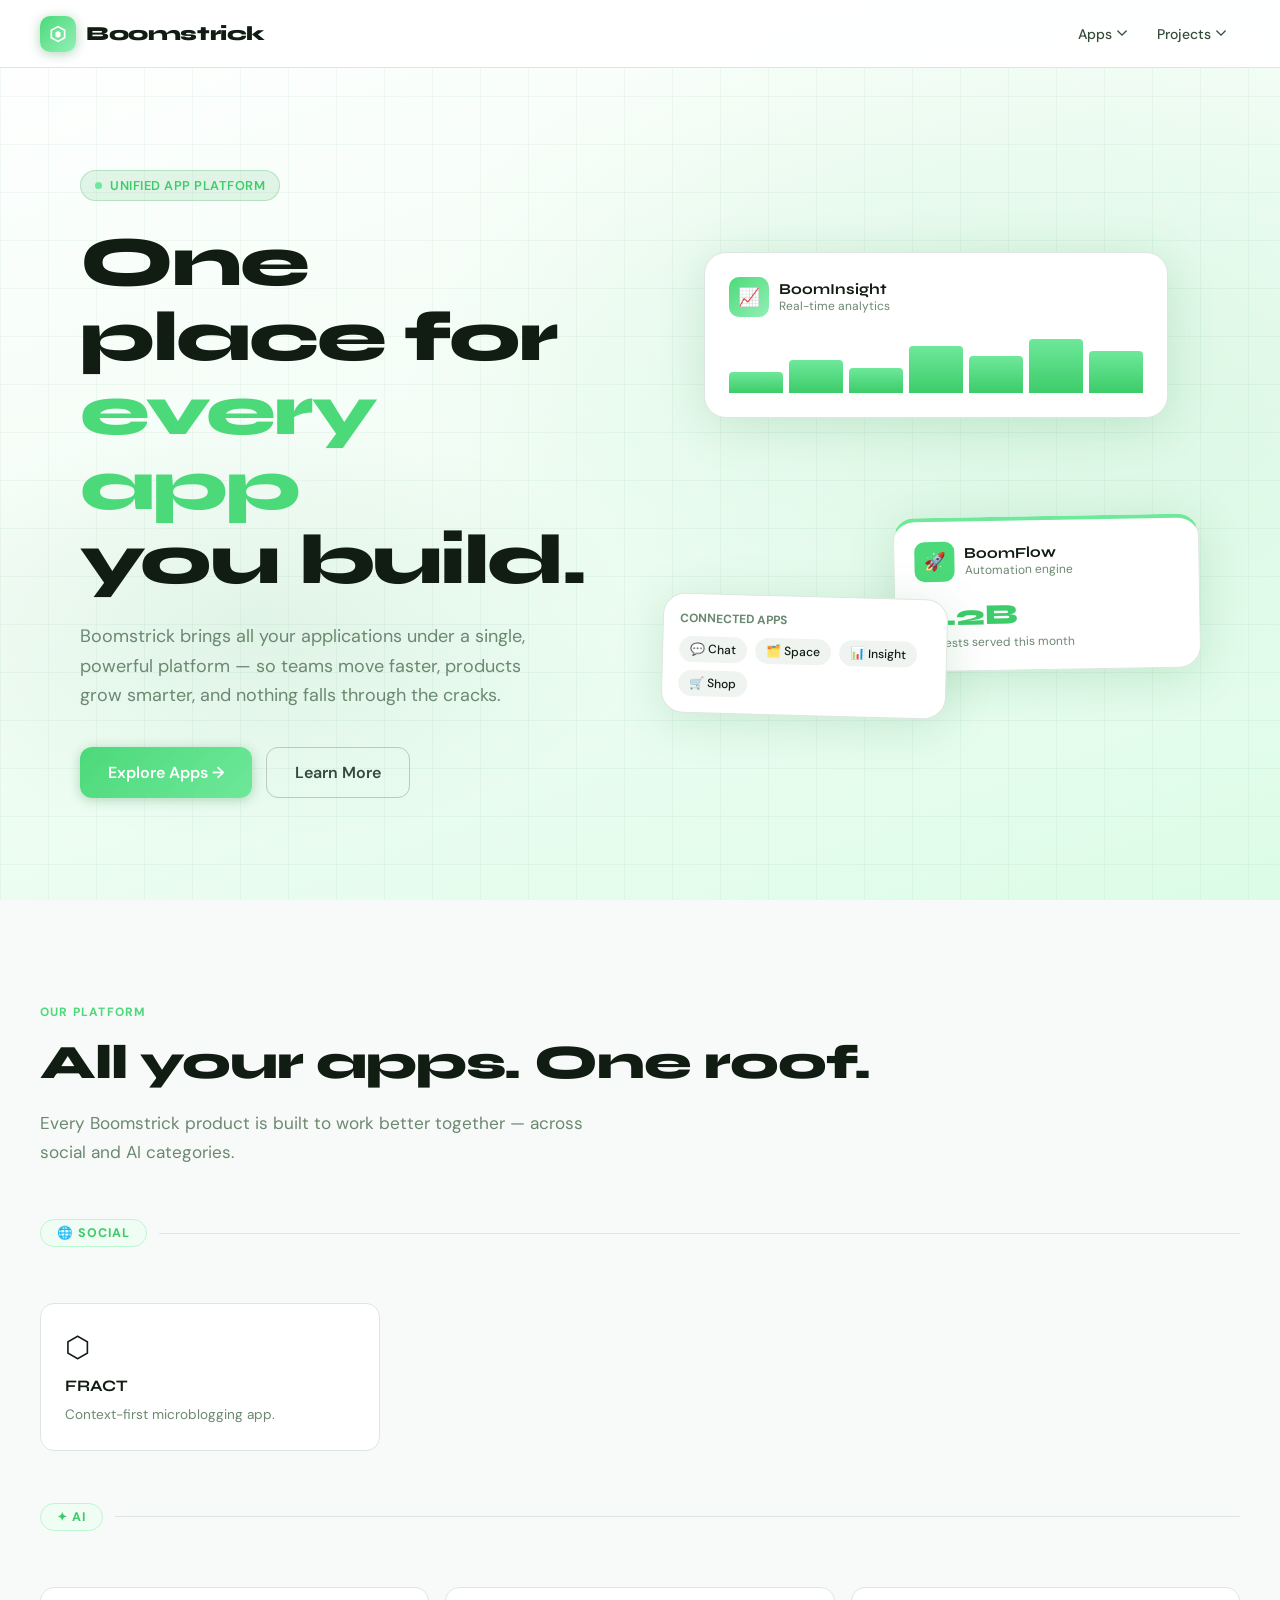
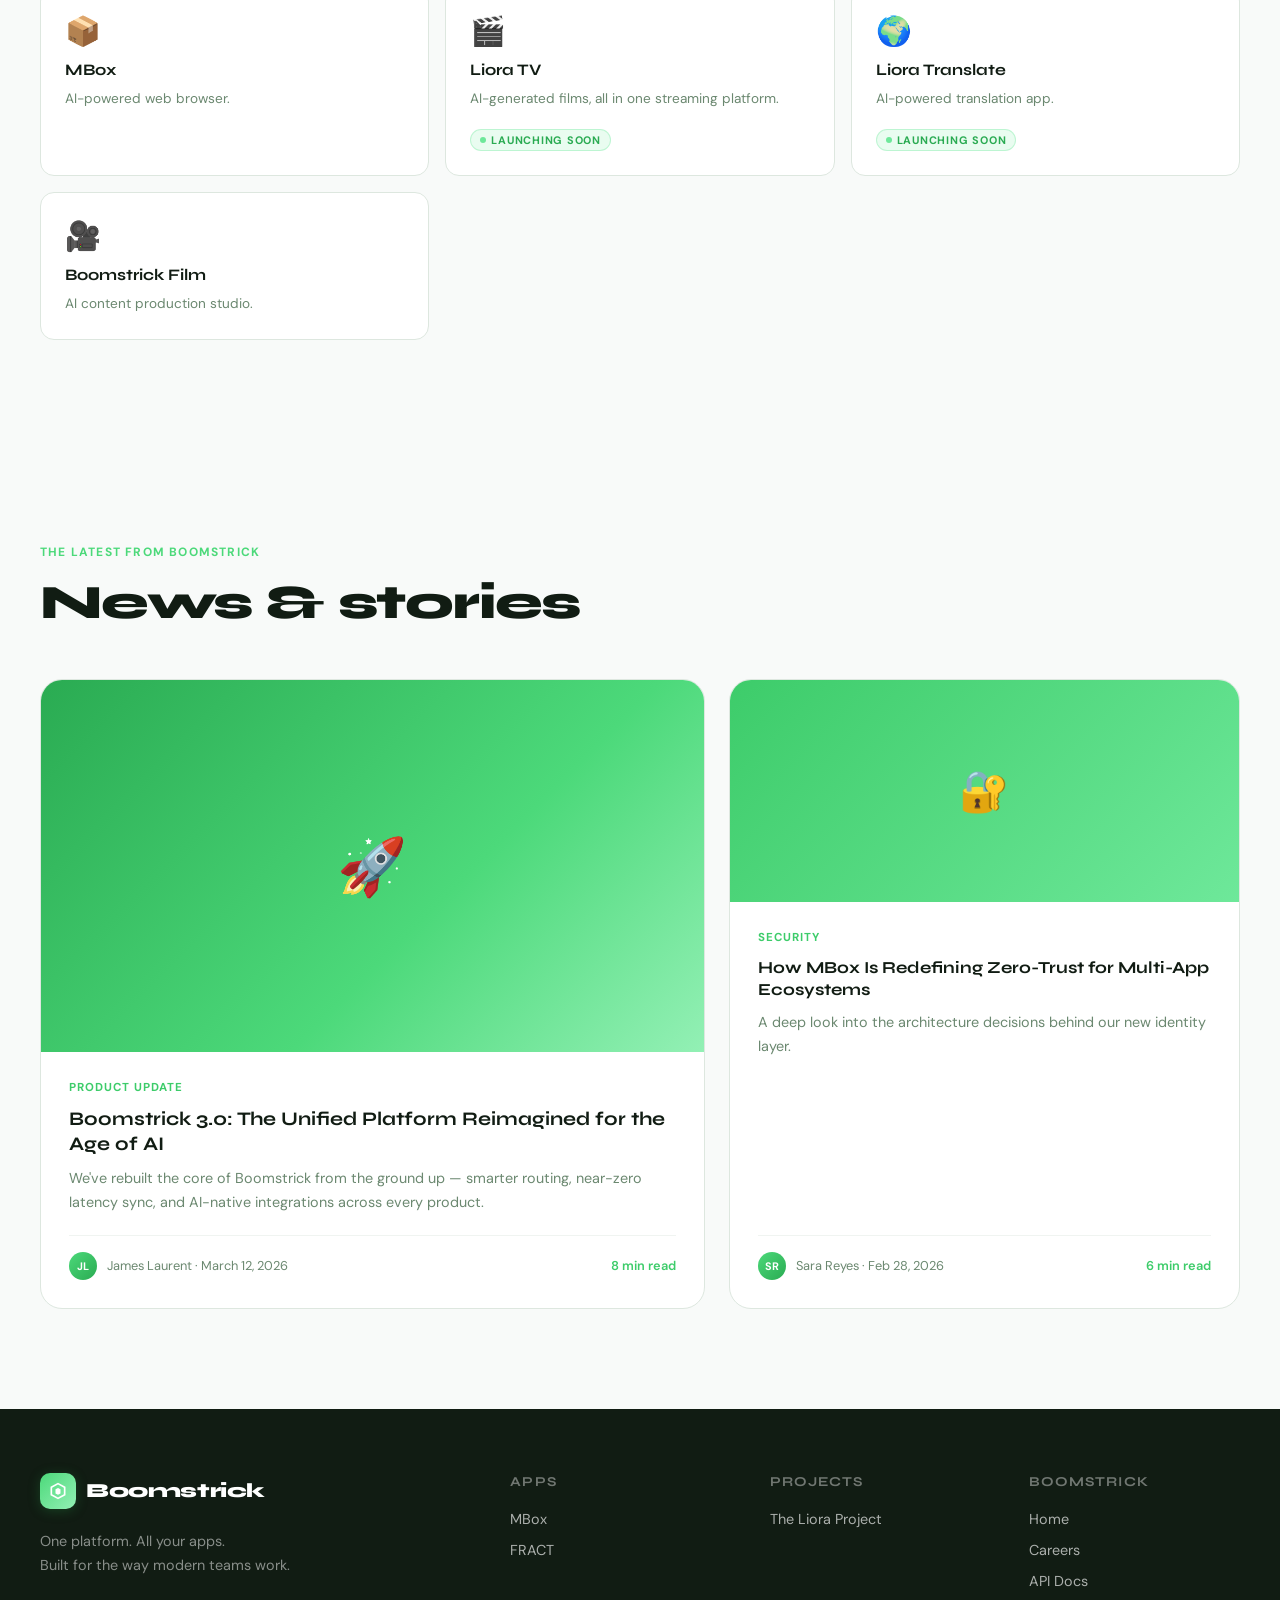
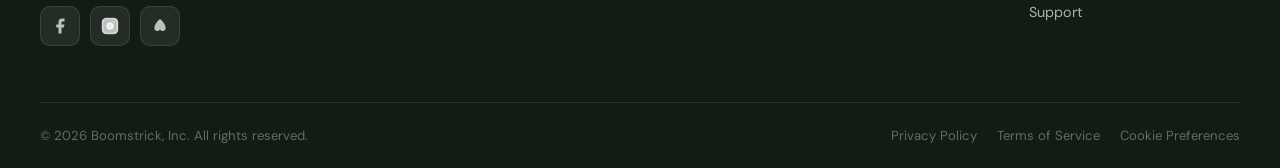
==== commit 95904c40: "Update index.html" ====
--- a/index.html
+++ b/index.html
@@ -180,16 +180,59 @@
 .btn-outline-white { border: 1.5px solid rgba(255,255,255,.5); color: white; background: transparent; }
 .btn-outline-white:hover { border-color: white; background: rgba(255,255,255,.1); }
 
+/* Blog highlights */
+.blog-highlight { background: var(--gray-50); }
+.blog-hl-grid {
+  display: grid; grid-template-columns: 1.3fr 1fr;
+  gap: 24px; margin-top: 48px;
+}
+.blog-hl-card {
+  background: white; border: 1px solid var(--gray-200);
+  border-radius: var(--radius-lg); overflow: hidden;
+  text-decoration: none; color: inherit;
+  display: flex; flex-direction: column;
+  transition: all .22s;
+}
+.blog-hl-card:hover { transform: translateY(-4px); box-shadow: var(--shadow-lg); }
+.blog-hl-img {
+  width: 100%; aspect-ratio: 16/9;
+  display: flex; align-items: center; justify-content: center;
+  font-size: 3.5rem;
+}
+.blog-hl-img.small { aspect-ratio: 16/7; font-size: 2.5rem; }
+.blog-hl-body { padding: 28px; flex: 1; display: flex; flex-direction: column; }
+.blog-hl-tag {
+  font-size: .72rem; font-weight: 700; letter-spacing: .09em;
+  text-transform: uppercase; color: var(--green-600); margin-bottom: 12px;
+}
+.blog-hl-body h3 {
+  font-family: var(--font-display); font-size: 1.2rem; font-weight: 700;
+  line-height: 1.3; margin-bottom: 10px;
+}
+.blog-hl-card:not(.featured) .blog-hl-body h3 { font-size: 1.05rem; }
+.blog-hl-body p { font-size: .9rem; color: var(--gray-500); line-height: 1.65; flex: 1; }
+.blog-hl-meta {
+  display: flex; align-items: center; gap: 10px;
+  font-size: .8rem; color: var(--gray-500);
+  margin-top: 20px; padding-top: 16px;
+  border-top: 1px solid var(--gray-100);
+}
+.blog-hl-avatar {
+  width: 28px; height: 28px; border-radius: 50%;
+  background: linear-gradient(135deg, var(--green-500), var(--green-700));
+  display: flex; align-items: center; justify-content: center;
+  color: white; font-size: .68rem; font-weight: 700; flex-shrink: 0;
+}
+.blog-hl-read { margin-left: auto; font-weight: 600; color: var(--green-600); }
+
 @media (max-width: 960px) {
-  .hero-content { grid-template-columns: 1fr; }
-  .hero-visual  { display: none; }
-  .apps-strip   { grid-template-columns: repeat(2,1fr); }
+  .hero-content  { grid-template-columns: 1fr; }
+  .hero-visual   { display: none; }
+  .apps-strip    { grid-template-columns: repeat(2,1fr); }
+  .blog-hl-grid  { grid-template-columns: 1fr; }
 }
 @media (max-width: 600px) {
   .apps-strip { grid-template-columns: 1fr; }
-  .stats-inner { flex-direction: column; }
-  .stat-item { border-right: none; border-bottom: 1px solid rgba(255,255,255,.1); }
-  .stat-item:last-child { border-bottom: none; }
 }
 </style>
 </head>
@@ -259,15 +302,7 @@
   </div>
 </section>
 
-<!-- ── STATS ── -->
-<div class="stats-bar">
-  <div class="stats-inner">
-    <div class="stat-item fade-in"><div class="stat-num">180+</div><div class="stat-text">Countries reached</div></div>
-    <div class="stat-item fade-in"><div class="stat-num">12M</div><div class="stat-text">Active users</div></div>
-    <div class="stat-item fade-in"><div class="stat-num">99.9%</div><div class="stat-text">Platform uptime</div></div>
-    <div class="stat-item fade-in"><div class="stat-num">6</div><div class="stat-text">Integrated apps</div></div>
-  </div>
-</div>
+
 
 <!-- ── APP TEASERS ── -->
 <section class="section apps-teaser">
@@ -321,15 +356,42 @@
   </div>
 </section>
 
-<!-- ── CTA ── -->
-<section class="cta-section">
-  <div class="cta-inner fade-in">
-    <h2>Ready to unify your stack?</h2>
-    <p>Join 12 million users who manage every app through Boomstrick — faster, smarter, together.</p>
-    <div class="cta-actions">
-      <a href="#" class="btn btn-white btn-lg">Start for Free</a>
-      <a href="about.html" class="btn btn-outline-white btn-lg">Learn About Us</a>
-    </div>
+<!-- ── BLOG HIGHLIGHTS ── -->
+<section class="section blog-highlight">
+  <div class="fade-in">
+    <div class="section-label">The Latest from Boomstrick</div>
+    <h2 class="section-title">News & stories</h2>
+  </div>
+  <div class="blog-hl-grid">
+
+    <a href="blog.html" class="blog-hl-card featured fade-in">
+      <div class="blog-hl-img" style="background:linear-gradient(135deg,#2aab52 0%,#4cd97a 60%,#93f0b5 100%)">🚀</div>
+      <div class="blog-hl-body">
+        <span class="blog-hl-tag">Product Update</span>
+        <h3>Boomstrick 3.0: The Unified Platform Reimagined for the Age of AI</h3>
+        <p>We've rebuilt the core of Boomstrick from the ground up — smarter routing, near-zero latency sync, and AI-native integrations across every product.</p>
+        <div class="blog-hl-meta">
+          <div class="blog-hl-avatar">JL</div>
+          <span>James Laurent · March 12, 2026</span>
+          <span class="blog-hl-read">8 min read</span>
+        </div>
+      </div>
+    </a>
+
+    <a href="blog.html" class="blog-hl-card fade-in">
+      <div class="blog-hl-img small" style="background:linear-gradient(135deg,#3dcc6a 0%,#6ee89a 100%)">🔐</div>
+      <div class="blog-hl-body">
+        <span class="blog-hl-tag">Security</span>
+        <h3>How MBox Is Redefining Zero-Trust for Multi-App Ecosystems</h3>
+        <p>A deep look into the architecture decisions behind our new identity layer.</p>
+        <div class="blog-hl-meta">
+          <div class="blog-hl-avatar">SR</div>
+          <span>Sara Reyes · Feb 28, 2026</span>
+          <span class="blog-hl-read">6 min read</span>
+        </div>
+      </div>
+    </a>
+
   </div>
 </section>
 
